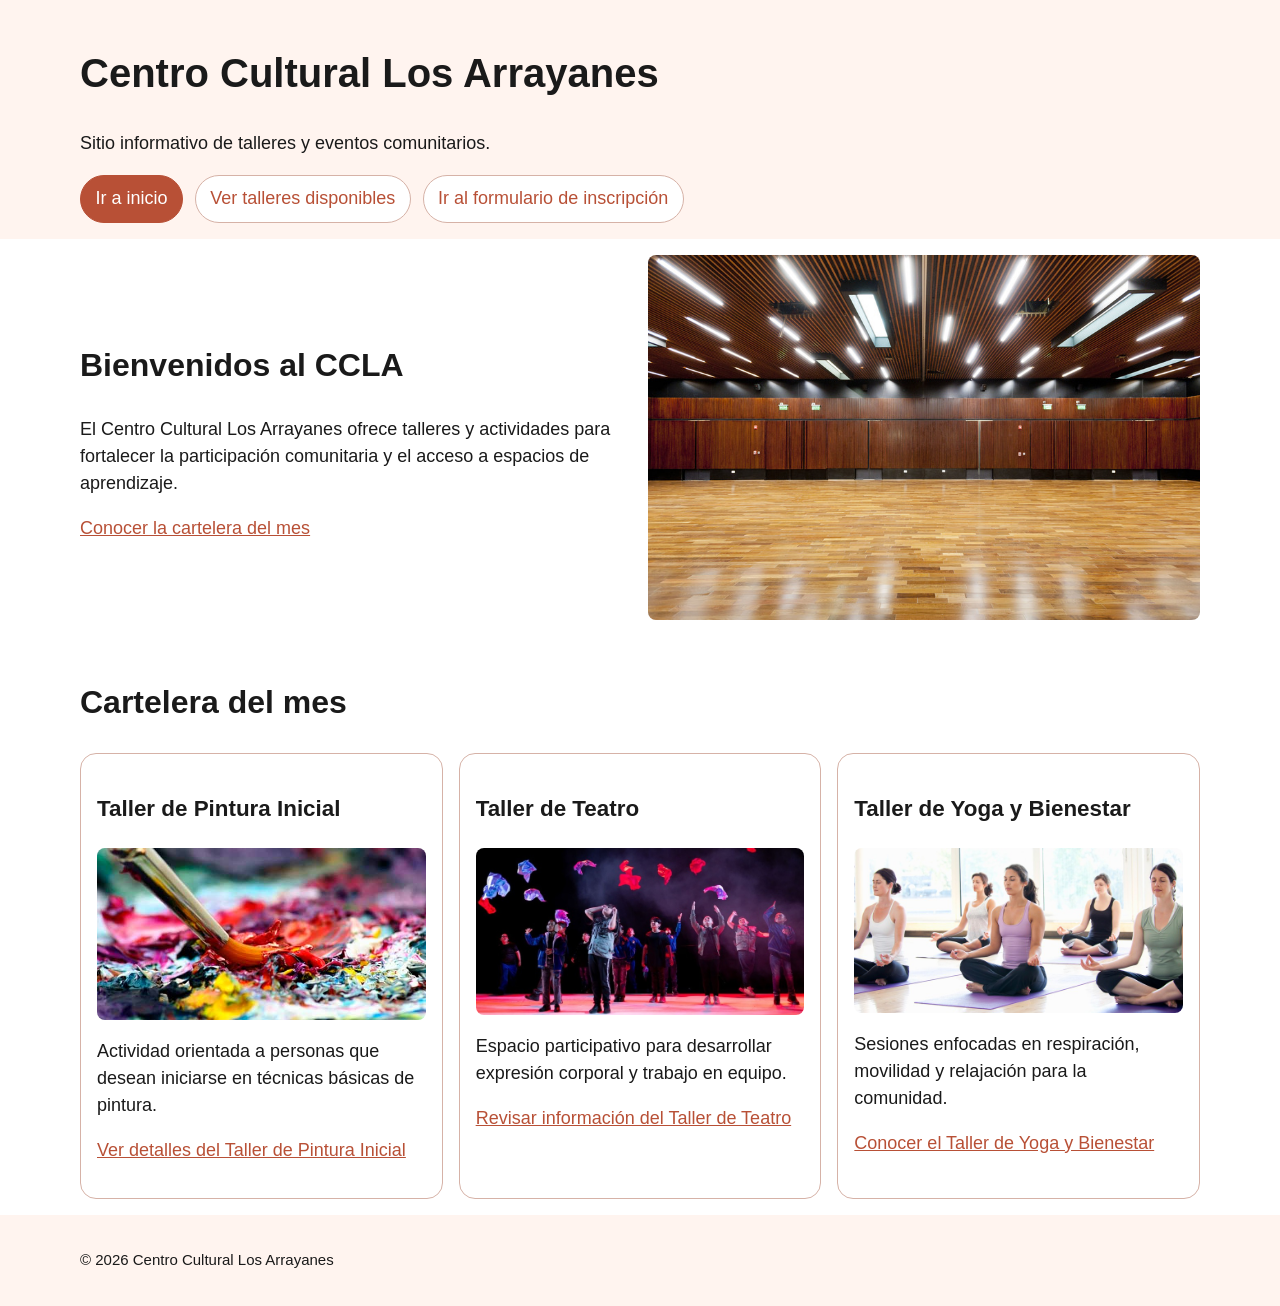
==== index.html @ 05d646ef "first commit" ====
<!DOCTYPE html>
<html lang="es">
  <head>
    <meta charset="utf-8" />
    <meta name="viewport" content="width=device-width, initial-scale=1" />
    <title>CCLA | Inicio</title>
    <meta name="description" content="Centro Cultural Los Arrayanes: cartelera del mes, talleres e inscripciones." />
    <link rel="stylesheet" href="styles.css" />
  </head>
  <body>
    <!-- skip link aparecer al presionar tab -->
    <a class="skip-link" href="#contenido">Saltar al contenido principal</a>

    <!-- Etiqueta semantica header -->
    <header>
      <div class="container">
        <h1>Centro Cultural Los Arrayanes</h1>
        <p>Sitio informativo de talleres y eventos comunitarios.</p>

        <nav class="nav-principal" aria-label="Principal">
          <ul>
            <li><a href="index.html" aria-current="page">Ir a inicio</a></li>
            <li><a href="talleres.html">Ver talleres disponibles</a></li>
            <li><a href="inscripciones.html">Ir al formulario de inscripción</a></li>
          </ul>
        </nav>
      </div>
    </header>

    <!-- Etiqueta semantica main -->
    <main id="contenido">
      <section class="container hero">
        <div>
          <h2>Bienvenidos al CCLA</h2>
          <p>
            El Centro Cultural Los Arrayanes ofrece talleres y actividades para fortalecer la participación comunitaria y el acceso a
            espacios de aprendizaje.
          </p>
          <p><a href="talleres.html">Conocer la cartelera del mes</a></p>
        </div>

        <picture>
          <source media="(min-width: 48rem)" srcset="assets/img/centro-cultural-800.jpg 800w" />
          <img
            src="assets/img/centro-cultural-400.jpg"
            srcset="assets/img/centro-cultural-400.jpg 400w, assets/img/centro-cultural-800.jpg 800w"
            sizes="(min-width: 48rem) 50vw, 100vw"
            alt="Sala comunitaria del Centro Cultural Los Arrayanes"
          />
        </picture>
      </section>

      <section class="container">
        <h2>Cartelera del mes</h2>

        <div class="cards">
          <article class="card">
            <h3>Taller de Pintura Inicial</h3>
            <img
              src="assets/img/pintura-400.jpg"
              srcset="assets/img/pintura-400.jpg 400w, assets/img/pintura-600.jpg 600w"
              sizes="(min-width: 48rem) 50vw, 100vw"
              alt="Pincel en pintura acrílica"
            >
            <p>Actividad orientada a personas que desean iniciarse en técnicas básicas de pintura.</p>
            <p><a href="talleres.html">Ver detalles del Taller de Pintura Inicial</a></p>
          </article>

          <article class="card">
            <h3>Taller de Teatro</h3>
            <img
              src="assets/img/teatro-400.jpg"
              srcset="assets/img/teatro-400.jpg 400w, assets/img/teatro-800.jpg 800w"
              sizes="(min-width: 48rem) 50vw, 100vw"
              alt="Niños en teatro"
            >
            <p>Espacio participativo para desarrollar expresión corporal y trabajo en equipo.</p>
            <p><a href="talleres.html">Revisar información del Taller de Teatro</a></p>
          </article>

          <article class="card">
            <h3>Taller de Yoga y Bienestar</h3>
            <img
              src="assets/img/yoga-400.jpg"
              srcset="assets/img/yoga-400.jpg 400w, assets/img/yoga-800.jpg 800w"
              sizes="(min-width: 48rem) 50vw, 100vw"
              alt="Mujeres en posición de yoga"
            >
            <p>Sesiones enfocadas en respiración, movilidad y relajación para la comunidad.</p>
            <p><a href="talleres.html">Conocer el Taller de Yoga y Bienestar</a></p>
          </article>
        </div>
      </section>
    </main>

    <!-- Etiqueta semantica footer -->
    <footer>
      <div class="container">
        <p><small>© 2026 Centro Cultural Los Arrayanes</small></p>
      </div>
    </footer>
  </body>
</html>
---- styles.css ----
/* Esquema de colores */
:root {
  --color-primario: #b85036;   /* más oscuro que el original */
  --color-secundario: #fff4ef; /* casi igual, apenas más claro */
  --color-terciario: #1565c0;  /* azul más oscuro */
  --color-texto: #1a1a1a;      /* más oscuro para mejor lectura */
  --color-borde: #d6b2a7;      /* un poco más marcado */
  --color-error: #b00020;
  --radius-md: 1rem;
  --max-width: 72rem;
  --space: 1rem;
}

* {
  box-sizing: border-box;
}

/* Uso de tipografía fluida con clamp  en el font-size */
body {
  margin: 0;
  font-family: "Segoe UI", Arial, sans-serif;
  font-size: clamp(1rem, 0.3vw + 0.95rem, 1.125rem);
  line-height: 1.5;
  color: var(--color-texto);
}

img {
  max-width: 100%;
  height: auto;
  display: block;
  border-radius: 8px;
}

a {
  color: var(--color-primario);
}

/* Focus visible para link, botones, inputs, selects, textareas */
a:focus-visible,
button:focus-visible,
input:focus-visible,
select:focus-visible,
textarea:focus-visible {
  outline: 2px solid var(--color-terciario);
  outline-offset: 2px;
}

/* skiplink */
.skip-link {
  position: absolute;
  left: -9999px;
  top: auto;
  background: #fff;
  color: var(--color-texto);
  padding: 0.5rem 0.75rem;
  border: 2px solid var(--color-primario);
  border-radius: 0.5rem;
  z-index: 1000;
}

.skip-link:focus {
  left: 1rem;
  top: 1rem;
}

.container {
  max-width: var(--max-width);
  margin: 0 auto;
  padding: var(--space);
}

header,
footer {
  background: var(--color-secundario);
}

.nav-principal ul {
  list-style: none;
  padding: 0;
  margin: 0;
  display: flex;
  flex-direction: column;
  gap: 0.75rem;
}

.nav-principal a {
  display: inline-block;
  padding: 0.6rem 0.9rem;
  text-decoration: none;
  border: 1px solid var(--color-borde);
  border-radius: 999px;
  background: #ffffff;
  color: var(--color-primario);
}

.nav-principal a:hover {
  background: #f5f5f5;
}

.nav-principal a[aria-current="page"] {
  background: var(--color-primario);
  color: #ffffff;
  border-color: var(--color-primario);
}

h1 {
  font-size: clamp(1.8rem, 3vw + 1rem, 2.5rem);
}

h2 {
  font-size: clamp(1.4rem, 2vw + 1rem, 2rem);
}

h3 {
  font-size: clamp(1.1rem, 1vw + 1rem, 1.4rem);
}

.cards {
  display: grid;
  grid-template-columns: 1fr;
  gap: 1rem;
}

.card {
  border: 1px solid var(--color-borde);
  border-radius: var(--radius-md);
  padding: 1rem;
}

.hero {
  display: grid;
  gap: 1rem;
}

/* Migas */
.breadcrumb {
  margin: 1rem 0;
  font-size: 0.95rem;
}

.breadcrumb ol {
  list-style: none;
  padding: 0;
  margin: 0;
  display: flex;
  flex-wrap: wrap;
  gap: 0.4rem;
}

.breadcrumb li:not(:last-child)::after {
  content: ">";
  margin-left: 0.4rem;
  color: #666;
}

.breadcrumb a {
  color: var(--color-primario);
  text-decoration: underline;
}

.breadcrumb [aria-current="page"] {
  color: var(--color-texto);
  font-weight: bold;
}
/* fin migas */

.formulario {
  margin: auto;
  max-width: 720px;
}

.form-group {
  margin: auto;
  margin-bottom: 1rem;
}

label,
legend {
  font-weight: bold;
}

input,
select,
textarea {
  width: 100%;
  padding: 0.5rem;
  border: 1px solid var(--color-borde);
  border-radius: 8px;
}
fieldset {
  border: 1px solid var(--color-borde);
}

button {
  font-weight: bold;
  width: 100%;
  padding: 0.9rem 1.2rem;
  background: var(--color-primario);
  color: #fff;
  border-radius: 999px;
  border: none;
  cursor: pointer;
}
button:hover {
  background: var(--color-primario);
  opacity: 0.8;
}

small {
  display: block;
  margin-top: 0.25rem;
}

.error {
  color: var(--color-error);
}

.radio-group label,
.checkbox-group label {
  display: block;
  font-weight: normal;
  margin-top: 0.25rem;
}

.radio-group input,
.checkbox-group input {
  width: auto;
  margin-right: 0.5rem;
}

/* Media Querys: El estilo principal esta hecho para mobile first
* acá se da estilo especial para tablet y escritorio */
/* Tablet */
@media (min-width: 48rem) { 
  .nav-principal ul {
    flex-direction: row;
    flex-wrap: wrap;
  }

  .hero {
    grid-template-columns: 1fr 1fr;
    align-items: center;
  }

  .cards {
    grid-template-columns: repeat(2, 1fr);
  }
}

/* Desktop */
@media (min-width: 70rem) { 
  .cards {
    grid-template-columns: repeat(3, 1fr);
  }
}
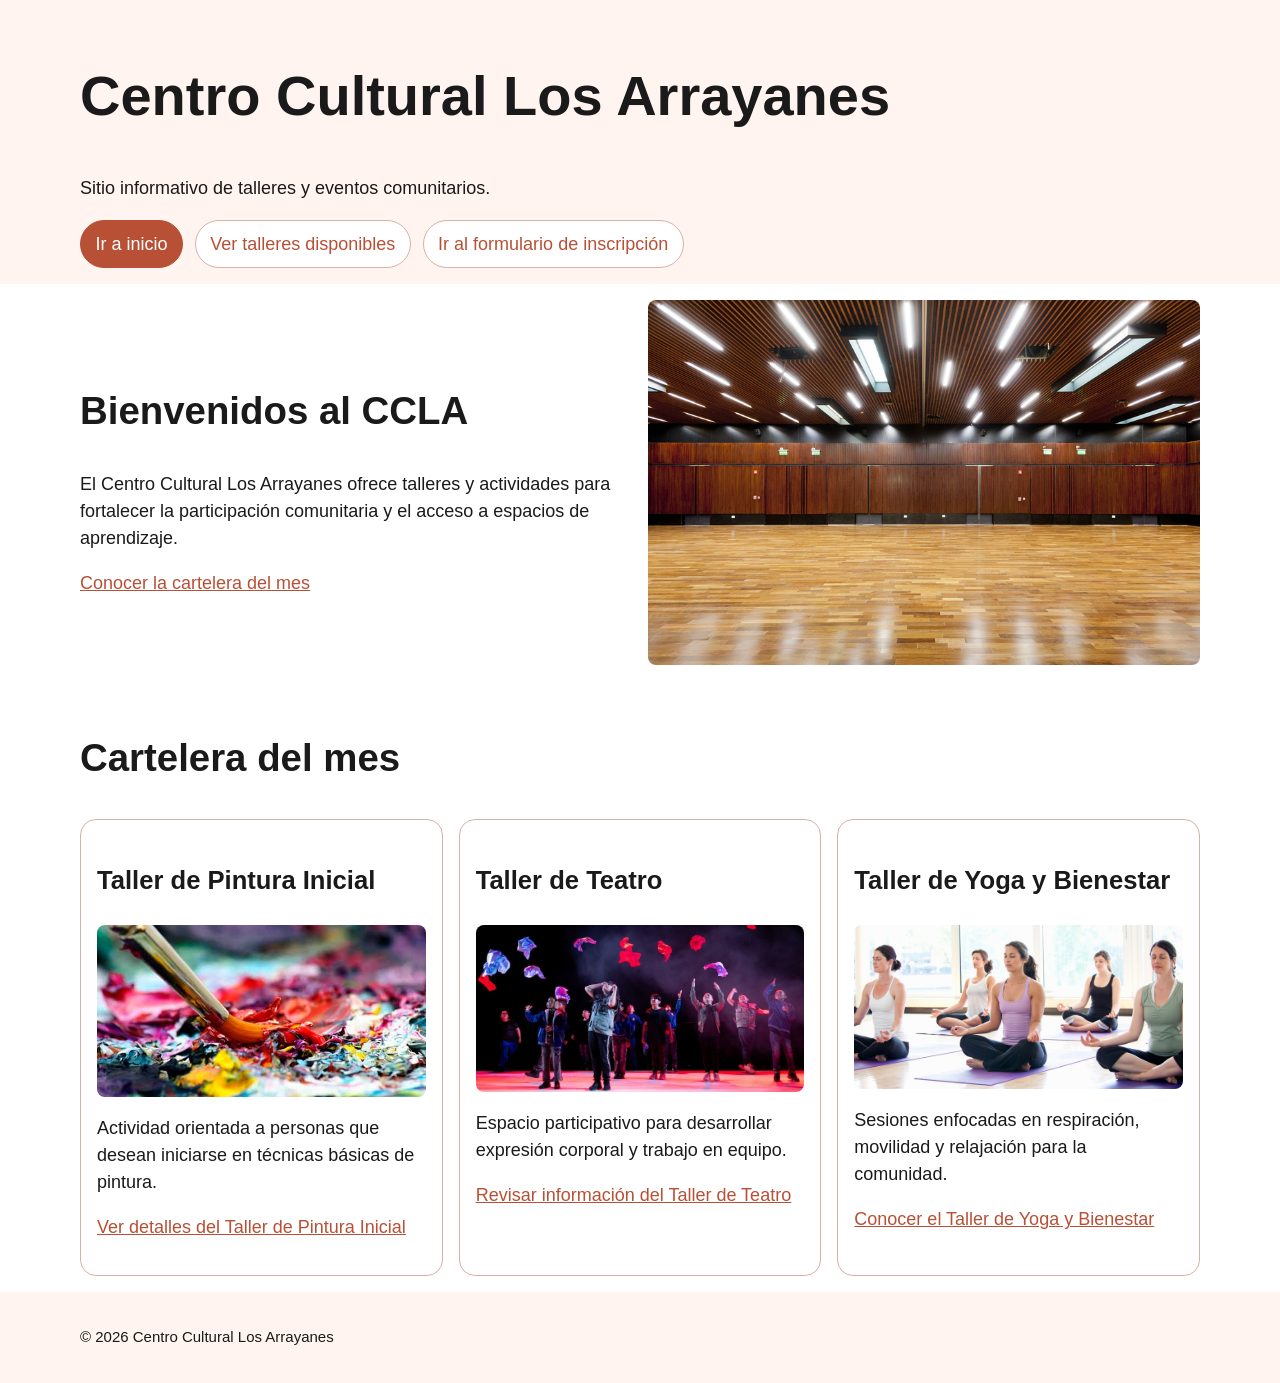
==== commit 4c072bb8: "Se agrega tabla y se mejora clamp + fix w3 validator" ====
--- a/index.html
+++ b/index.html
@@ -1,7 +1,7 @@
 <!DOCTYPE html>
 <html lang="es">
   <head>
-    <meta charset="utf-8" />
+    <meta charset="utf-8">
     <meta name="viewport" content="width=device-width, initial-scale=1" />
     <title>CCLA | Inicio</title>
     <meta name="description" content="Centro Cultural Los Arrayanes: cartelera del mes, talleres e inscripciones." />
@@ -40,13 +40,12 @@
         </div>
 
         <picture>
-          <source media="(min-width: 48rem)" srcset="assets/img/centro-cultural-800.jpg 800w" />
           <img
             src="assets/img/centro-cultural-400.jpg"
             srcset="assets/img/centro-cultural-400.jpg 400w, assets/img/centro-cultural-800.jpg 800w"
             sizes="(min-width: 48rem) 50vw, 100vw"
             alt="Sala comunitaria del Centro Cultural Los Arrayanes"
-          />
+          >
         </picture>
       </section>
 
--- a/styles.css
+++ b/styles.css
@@ -9,19 +9,38 @@
   --radius-md: 1rem;
   --max-width: 72rem;
   --space: 1rem;
+  --space-sm: 0.75rem;
+  --space-xl: 2rem;
 }
 
 * {
   box-sizing: border-box;
 }
 
-/* Uso de tipografía fluida con clamp  en el font-size */
+/* Uso de tipografía fluida con clamp en el font-size */
 body {
   margin: 0;
   font-family: "Segoe UI", Arial, sans-serif;
-  font-size: clamp(1rem, 0.3vw + 0.95rem, 1.125rem);
+  font-size: clamp(0.75rem, 1vw + 0.6rem, 1.125rem);
   line-height: 1.5;
   color: var(--color-texto);
+}
+
+header,
+footer {
+  background: var(--color-secundario);
+}
+
+h1 {
+  font-size: clamp(2rem, 5vw, 3.5rem);
+}
+
+h2 {
+  font-size: clamp(1.5rem, 3vw, 2.5rem);
+}
+
+h3 {
+  font-size: clamp(1.1rem, 2vw, 1.6rem);
 }
 
 img {
@@ -69,11 +88,6 @@
   padding: var(--space);
 }
 
-header,
-footer {
-  background: var(--color-secundario);
-}
-
 .nav-principal ul {
   list-style: none;
   padding: 0;
@@ -103,18 +117,6 @@
   border-color: var(--color-primario);
 }
 
-h1 {
-  font-size: clamp(1.8rem, 3vw + 1rem, 2.5rem);
-}
-
-h2 {
-  font-size: clamp(1.4rem, 2vw + 1rem, 2rem);
-}
-
-h3 {
-  font-size: clamp(1.1rem, 1vw + 1rem, 1.4rem);
-}
-
 .cards {
   display: grid;
   grid-template-columns: 1fr;
@@ -163,6 +165,40 @@
   font-weight: bold;
 }
 /* fin migas */
+
+.tabla-section {
+  margin-top: var(--space-xl);
+}
+
+.tabla-responsive {
+  overflow-x: auto;
+  border: 1px solid var(--color-borde);
+  border-radius: var(--radius-md);
+}
+
+table {
+  width: 100%;
+  border-collapse: collapse;
+  background: #fff;
+}
+
+caption {
+  padding: var(--space-sm);
+  font-weight: 700;
+  text-align: left;
+}
+
+th,
+td {
+  padding: var(--space-sm);
+  border-top: 1px solid var(--color-borde);
+  text-align: left;
+  vertical-align: top;
+}
+
+thead th {
+  background: var(--color-secundario);
+}
 
 .formulario {
   margin: auto;
@@ -228,7 +264,7 @@
   margin-right: 0.5rem;
 }
 
-/* Media Querys: El estilo principal esta hecho para mobile first
+/* Media Queries: El estilo principal esta hecho para mobile first
 * acá se da estilo especial para tablet y escritorio */
 /* Tablet */
 @media (min-width: 48rem) { 
